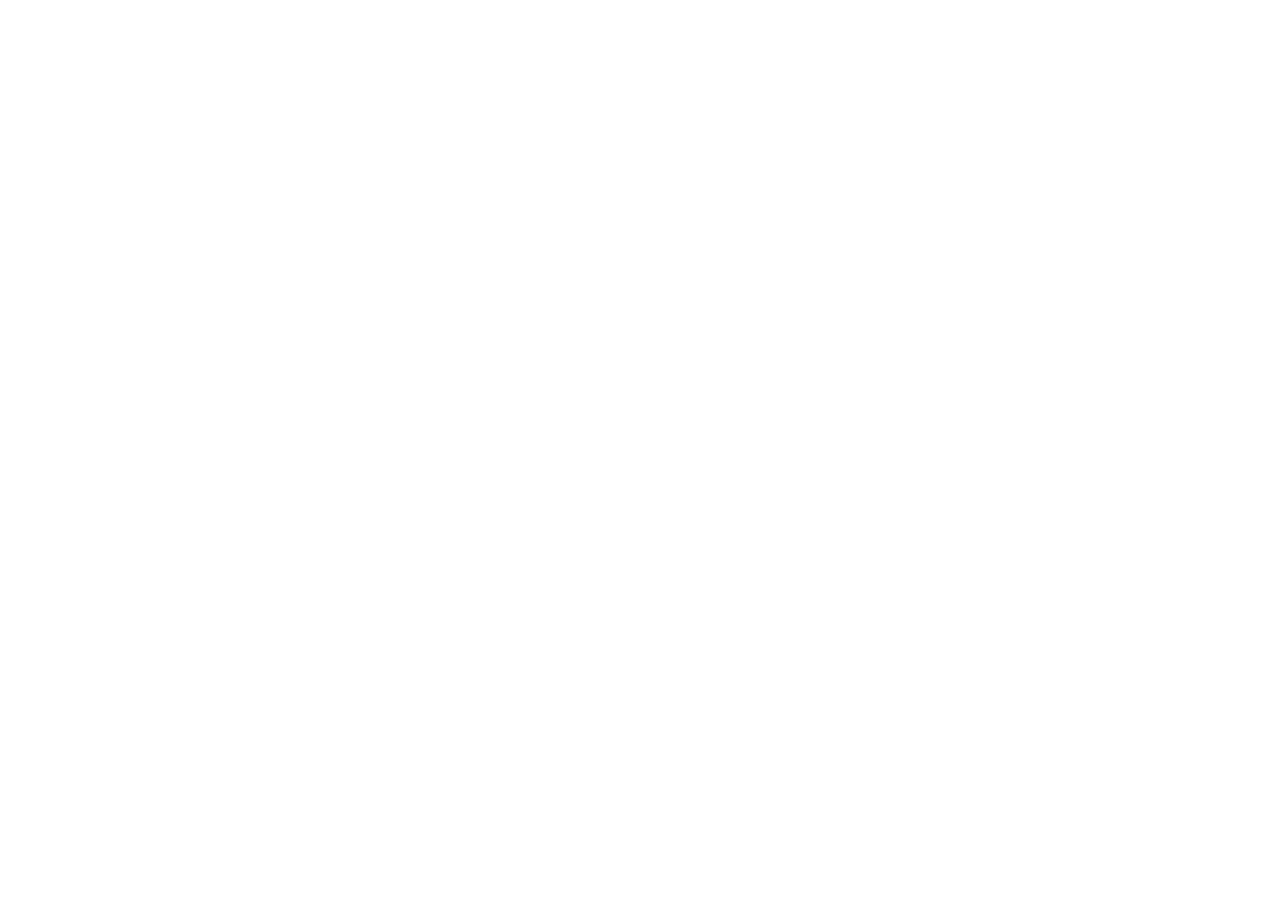
==== index.html @ 22da9712 "first" ====
<!DOCTYPE html>
<html lang="en">
<head>
    <meta charset="UTF-8">
    <meta name="viewport" content="width=device-width, initial-scale=1.0">
    <title>Document</title>
</head>
<body><script  src="first.js"></script></body>

</html>
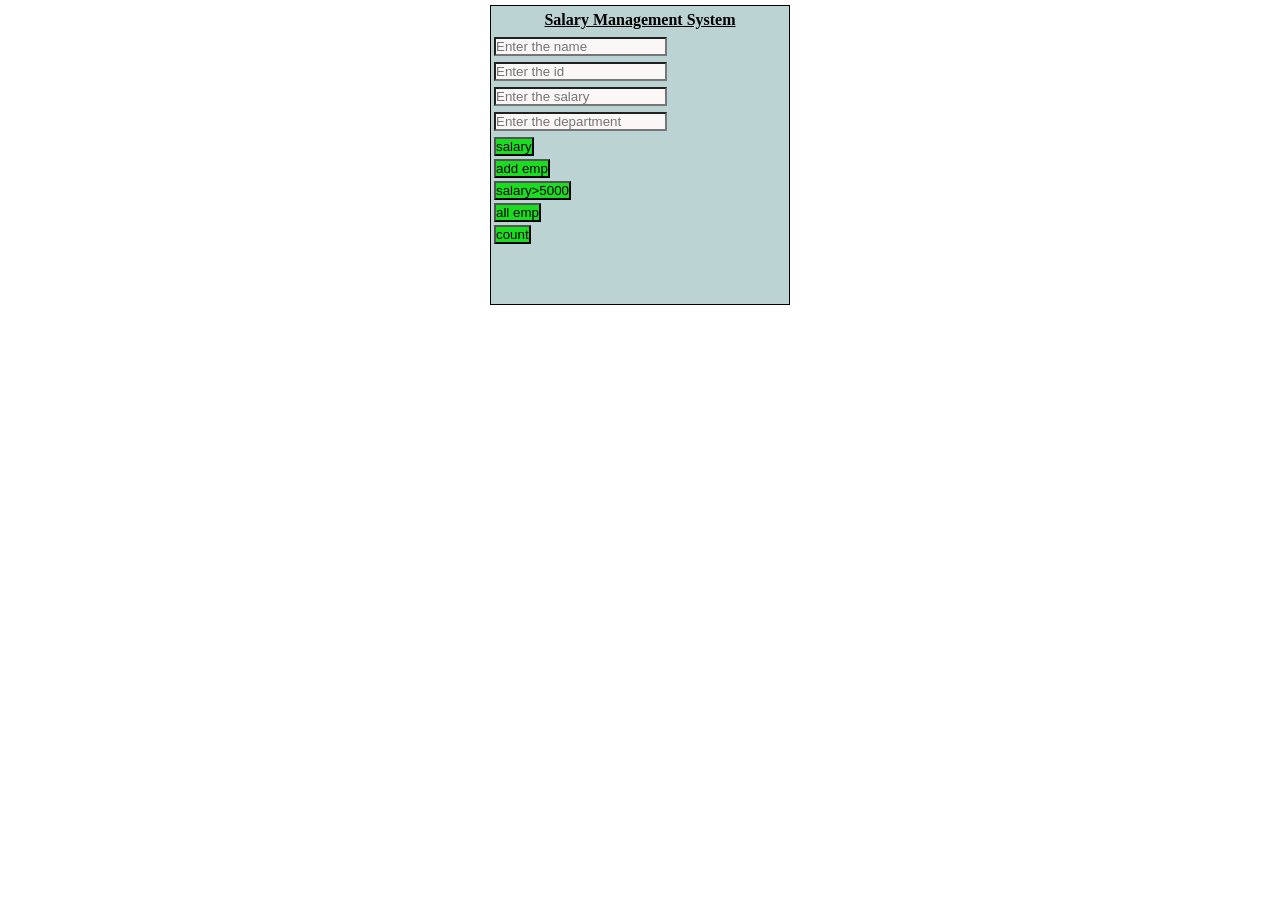
==== commit bcee6ee7: "ButtonEvent" ====
--- a/index.html
+++ b/index.html
@@ -4,7 +4,24 @@
     <meta charset="UTF-8">
     <meta name="viewport" content="width=device-width, initial-scale=1.0">
     <title>Document</title>
+    <link rel="stylesheet" href="style.css">
 </head>
-<body><script  src="first.js"></script></body>
-
+<body>
+    <div class="container">
+        <h1><u>Salary Management System</u></h1>
+        <input type="text" id="name" placeholder="Enter the name">
+        <input type="text" id="id" placeholder="Enter the id">
+        <input type="number" id="salary" placeholder="Enter the salary">
+        <input type="text" id="dept" placeholder="Enter the department">
+        <button class="btn1">salary</button>
+        
+        <button class="btn1">add emp </button>
+        <button class="btn1">salary>5000</button>
+        <button class="btn1">all emp</button>
+        <button class="btn1">count</button>
+        <!-- <button id="btn1"></button> -->
+         
+    </div>
+    <script src="script.js"></script>
+</body>
 </html>
--- a/style.css
+++ b/style.css
@@ -0,0 +1,50 @@
+*{
+   margin: 0;
+   padding: 0;
+   box-sizing: border-box;
+}
+h1{
+    font-size: medium;
+     display: flex;
+    justify-content: center;
+    align-items: center;
+    margin-top: 5px;
+    margin-bottom: 5px;
+
+    
+}
+body{
+     background-color: white;
+    /* background: #020024; */
+/* background: linear-gradient(170deg, rgba(2, 0, 36, 1) 0%, rgba(9, 9, 121, 1) 0%, rgba(6, 76, 166, 1) 22%, rgba(3, 144, 210, 1) 40%, rgba(0, 212, 255, 1) 68%, rgba(8, 42, 142, 1) 96%); */
+    /* text-align: center; */
+     display: flex;
+    justify-content: center;
+    align-items: center;
+}
+.container{
+    justify-content: space-around;
+    height: 300px;
+    width: 300px;
+     border: 1px solid black;
+     margin-top: 5px;
+    background-color: rgb(188, 211, 211);
+
+    
+}
+    
+input{
+    background-color: rgb(251, 247, 247);
+    margin: 3px;
+    
+}
+
+.btn1{
+    margin: 3px;
+    display: flex;
+    justify-content: space-around;
+    align-items: center;
+    background-color: rgb(27, 221, 31);
+
+
+}
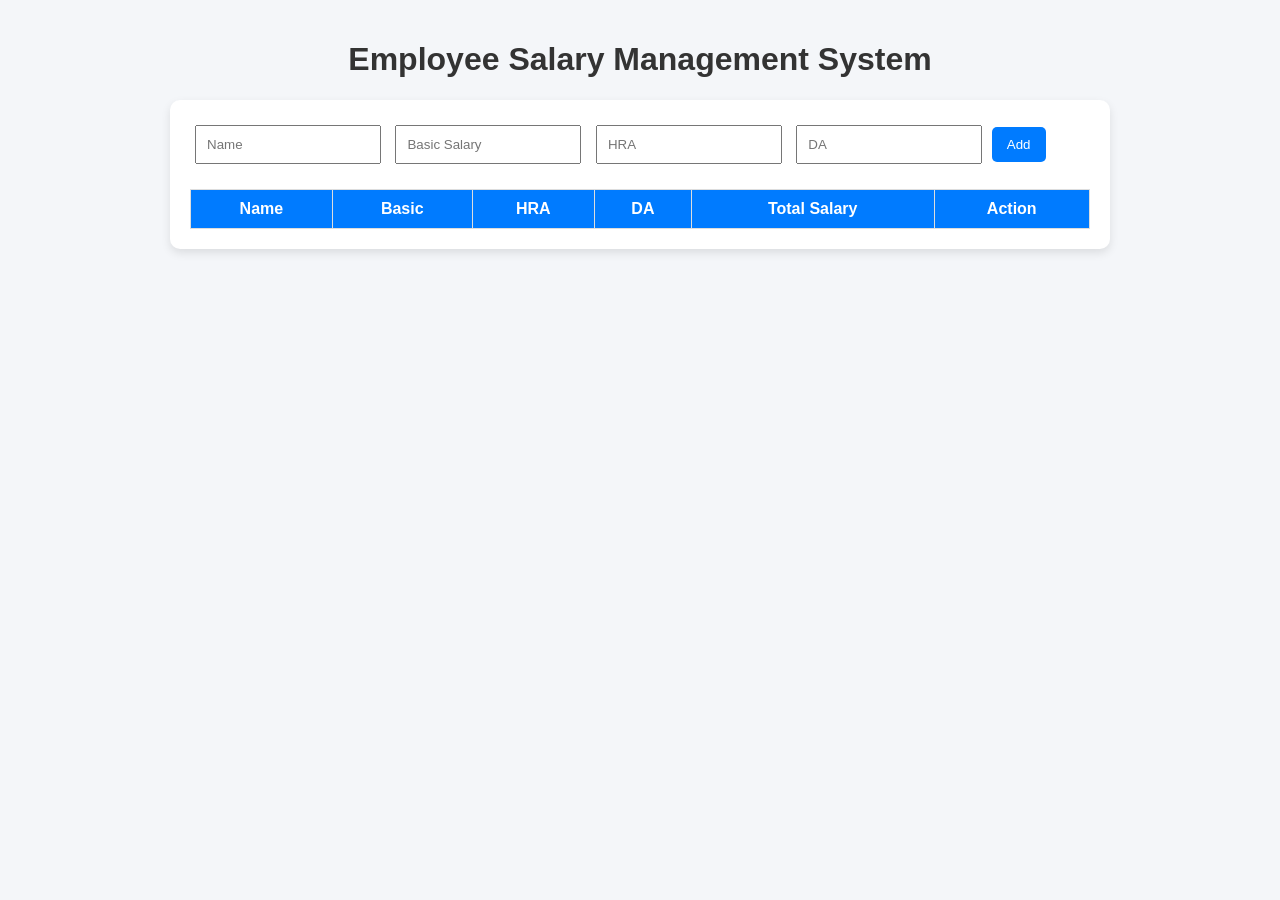
==== commit 99139d41: "Experiment_1" ====
--- a/index.html
+++ b/index.html
@@ -1,27 +1,39 @@
 <!DOCTYPE html>
 <html lang="en">
 <head>
-    <meta charset="UTF-8">
-    <meta name="viewport" content="width=device-width, initial-scale=1.0">
-    <title>Document</title>
-    <link rel="stylesheet" href="style.css">
+  <meta charset="UTF-8">
+  <title>Employee Salary Management System</title>
+  <link rel="stylesheet" href="style.css">
 </head>
 <body>
-    <div class="container">
-        <h1><u>Salary Management System</u></h1>
-        <input type="text" id="name" placeholder="Enter the name">
-        <input type="text" id="id" placeholder="Enter the id">
-        <input type="number" id="salary" placeholder="Enter the salary">
-        <input type="text" id="dept" placeholder="Enter the department">
-        <button class="btn1">salary</button>
-        
-        <button class="btn1">add emp </button>
-        <button class="btn1">salary>5000</button>
-        <button class="btn1">all emp</button>
-        <button class="btn1">count</button>
-        <!-- <button id="btn1"></button> -->
-         
-    </div>
-    <script src="script.js"></script>
+
+<h1>Employee Salary Management System</h1>
+
+<div class="container">
+  <input type="text" id="name" placeholder="Name">
+  <input type="number" id="basic" placeholder="Basic Salary">
+  <input type="number" id="hra" placeholder="HRA">
+  <input type="number" id="da" placeholder="DA">
+  <button onclick="addEmployee()">Add</button>
+
+  <table>
+    <thead>
+      <tr>
+        <th>Name</th>
+        <th>Basic</th>
+        <th>HRA</th>
+        <th>DA</th>
+        <th>Total Salary</th>
+        <th>Action</th>
+      </tr>
+    </thead>
+    <tbody id="tableBody"></tbody>
+  </table>
+</div>
+
+<script src="script.js"></script>
+ 
+
+
 </body>
-</html>+</html>
--- a/style.css
+++ b/style.css
@@ -1,50 +1,60 @@
-*{
-   margin: 0;
-   padding: 0;
-   box-sizing: border-box;
-}
-h1{
-    font-size: medium;
-     display: flex;
-    justify-content: center;
-    align-items: center;
-    margin-top: 5px;
-    margin-bottom: 5px;
+body {
+      font-family: Arial, sans-serif;
+      background: #f4f6f9;
+      margin: 0;
+      padding: 20px;
+    }
 
-    
-}
-body{
-     background-color: white;
-    /* background: #020024; */
-/* background: linear-gradient(170deg, rgba(2, 0, 36, 1) 0%, rgba(9, 9, 121, 1) 0%, rgba(6, 76, 166, 1) 22%, rgba(3, 144, 210, 1) 40%, rgba(0, 212, 255, 1) 68%, rgba(8, 42, 142, 1) 96%); */
-    /* text-align: center; */
-     display: flex;
-    justify-content: center;
-    align-items: center;
-}
-.container{
-    justify-content: space-around;
-    height: 300px;
-    width: 300px;
-     border: 1px solid black;
-     margin-top: 5px;
-    background-color: rgb(188, 211, 211);
+    h1 {
+      text-align: center;
+      color: #333;
+    }
 
-    
-}
-    
-input{
-    background-color: rgb(251, 247, 247);
-    margin: 3px;
-    
-}
+    .container {
+      max-width: 900px;
+      margin: auto;
+      background: #fff;
+      padding: 20px;
+      border-radius: 10px;
+      box-shadow: 0 4px 10px rgba(0,0,0,0.1);
+    }
 
-.btn1{
-    margin: 3px;
-    display: flex;
-    justify-content: space-around;
-    align-items: center;
-    background-color: rgb(27, 221, 31);
+    input {
+      padding: 10px;
+      margin: 5px;
+      width: 18%;
+    }
 
+    button {
+      padding: 10px 15px;
+      background: #007bff;
+      color: white;
+      border: none;
+      border-radius: 5px;
+      cursor: pointer;
+    }
 
-}+    button:hover {
+      background: #0056b3;
+    }
+
+    table {
+      width: 100%;
+      margin-top: 20px;
+      border-collapse: collapse;
+    }
+
+    th, td {
+      border: 1px solid #ddd;
+      padding: 10px;
+      text-align: center;
+    }
+
+    th {
+      background: #007bff;
+      color: white;
+    }
+
+    .delete-btn {
+      background: red;
+    }
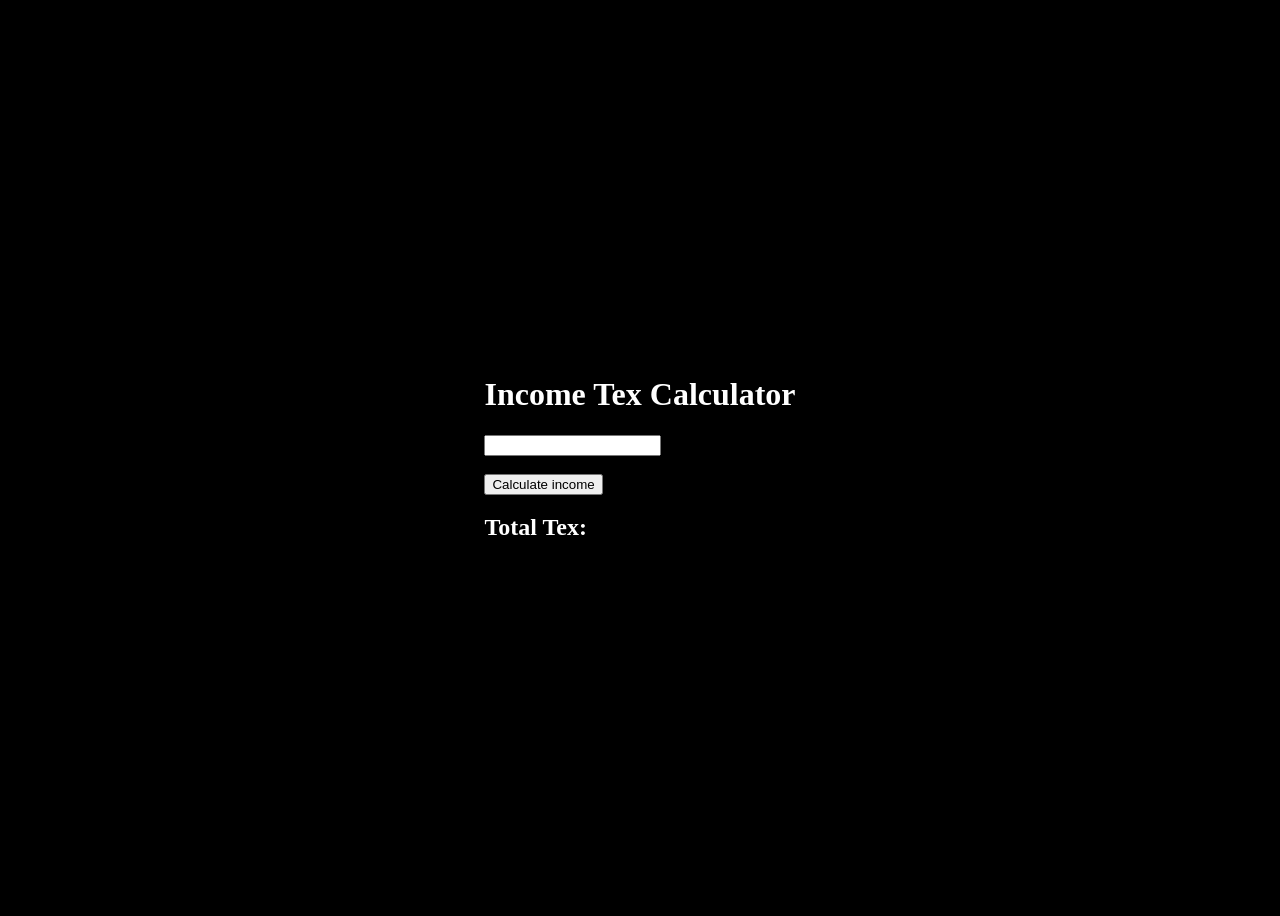
==== commit cd9a0d0c: "Add files via upload" ====
--- a/index.html
+++ b/index.html
@@ -1,39 +1,25 @@
-<!DOCTYPE html>
-<html lang="en">
-<head>
-  <meta charset="UTF-8">
-  <title>Employee Salary Management System</title>
-  <link rel="stylesheet" href="style.css">
-</head>
-<body>
-
-<h1>Employee Salary Management System</h1>
-
-<div class="container">
-  <input type="text" id="name" placeholder="Name">
-  <input type="number" id="basic" placeholder="Basic Salary">
-  <input type="number" id="hra" placeholder="HRA">
-  <input type="number" id="da" placeholder="DA">
-  <button onclick="addEmployee()">Add</button>
-
-  <table>
-    <thead>
-      <tr>
-        <th>Name</th>
-        <th>Basic</th>
-        <th>HRA</th>
-        <th>DA</th>
-        <th>Total Salary</th>
-        <th>Action</th>
-      </tr>
-    </thead>
-    <tbody id="tableBody"></tbody>
-  </table>
-</div>
-
-<script src="script.js"></script>
- 
-
-
-</body>
-</html>
+<!DOCTYPE html>
+<html lang="en">
+<head>
+    <meta charset="UTF-8">
+    <meta name="viewport" content="width=device-width, initial-scale=1.0">
+    <title>IncomeCalculationt</title>
+</head>
+<body style="background-color: black; color: white; display: flex; align-items: center; justify-content: center; height: 100vh;">
+
+    <div id="parent">
+        <h1>Income Tex Calculator</h1>
+        <form>
+            <label for="income"></label>
+            <input type="number" id="Income" name="income">
+
+            <br><br>
+
+            <button type="submit">Calculate income</button>
+        </form>
+        <h2>Total Tex:</h2>
+    </div>
+    
+    <script src="script.js"></script>
+</body>
+</html>
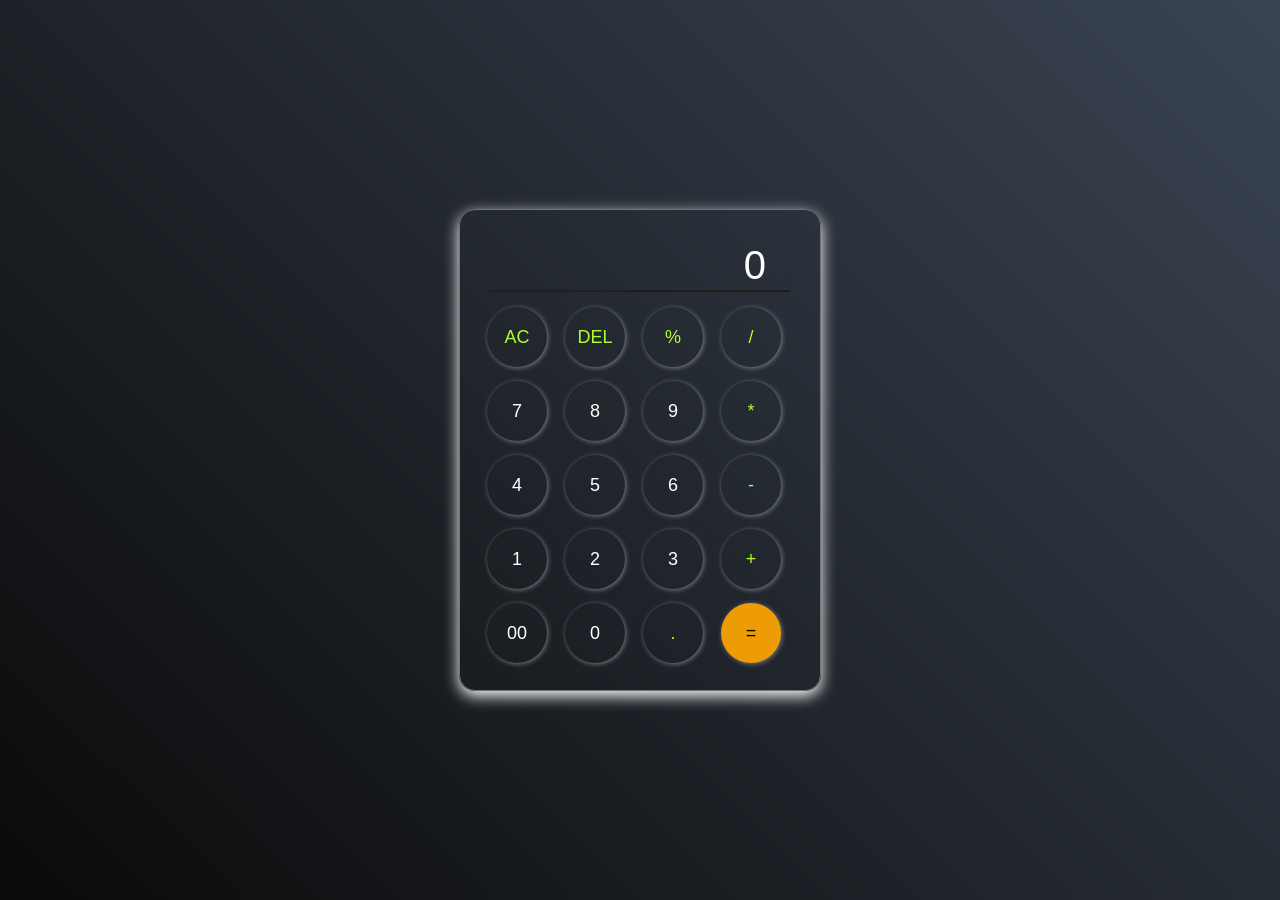
==== commit fbc53008: "Add files via upload" ====
--- a/index.html
+++ b/index.html
@@ -3,23 +3,44 @@
 <head>
     <meta charset="UTF-8">
     <meta name="viewport" content="width=device-width, initial-scale=1.0">
-    <title>IncomeCalculationt</title>
+    <title>Calculator</title>
+    <link rel="stylesheet" href="style.css">
 </head>
-<body style="background-color: black; color: white; display: flex; align-items: center; justify-content: center; height: 100vh;">
+<body>
+    <div class="container">
+        <input type="text" placeholder="0" id="inputBox">
 
-    <div id="parent">
-        <h1>Income Tex Calculator</h1>
-        <form>
-            <label for="income"></label>
-            <input type="number" id="Income" name="income">
-
-            <br><br>
-
-            <button type="submit">Calculate income</button>
-        </form>
-        <h2>Total Tex:</h2>
+        <div>
+            <button class="operator">AC</button>
+            <button class="operator">DEL</button>
+            <button class="operator">%</button>
+            <button class="operator">/</button>
+        </div>
+        <div>
+            <button>7</button>
+            <button>8</button>
+            <button>9</button>
+            <button class="operator">*</button>
+        </div>
+        <div>
+            <button>4</button>
+            <button>5</button>
+            <button>6</button>
+            <button class="operator">-</button>
+        </div>
+        <div>
+            <button>1</button>
+            <button>2</button>
+            <button>3</button>
+            <button class="operator">+</button>
+        </div>
+        <div>
+            <button>00</button>
+            <button>0</button>
+            <button class="operator">.</button>
+            <button class="equalBtn">=</button>
+        </div>
     </div>
-    
     <script src="script.js"></script>
 </body>
 </html>
--- a/style.css
+++ b/style.css
@@ -0,0 +1,66 @@
+*{
+    margin:0% ;
+    padding: 0%;
+    box-sizing: border-box;
+}
+body{
+    width: 100%;
+    height: 100vh;
+    display: flex;
+    justify-content: center;
+    align-items: center;
+    background: linear-gradient(45deg,#0a0a0a, #3a4452);
+
+
+}
+
+.container{
+    border: 1px solid #717377;
+    padding: 20px;
+    border-radius: 16px; 
+    background: transparent;
+    box-shadow: 0px 5px 15px #ffffff;
+
+}
+input{
+    width: 300px;
+    height: 50px;
+    /* border-radius: 10px; */
+    border: none;
+    padding: 24px;
+    margin: 10px;
+    background: transparent;
+    box-shadow:0px 2px 1px #211e1e;
+    font-size: 40px;
+    text-align: right;
+    cursor: pointer;
+    color: #ffffff;
+
+}
+
+input::placeholder{
+    color: #ffffff;
+}
+
+button{
+    border: none;
+
+    width: 60px;
+    height: 60px;
+    margin: 7px;
+    /* padding: 5px; */
+    border-radius: 50px;
+    font-size: 18px;
+    background-color: transparent;
+    box-shadow:1px 1px 5px rgba(255,255 ,255, 0.4) ;
+    color: white;
+    cursor: pointer;
+}
+
+.equalBtn{
+    background-color: rgb(237, 156, 6);
+    color: black;
+}
+.operator{
+    color: greenyellow;
+}
